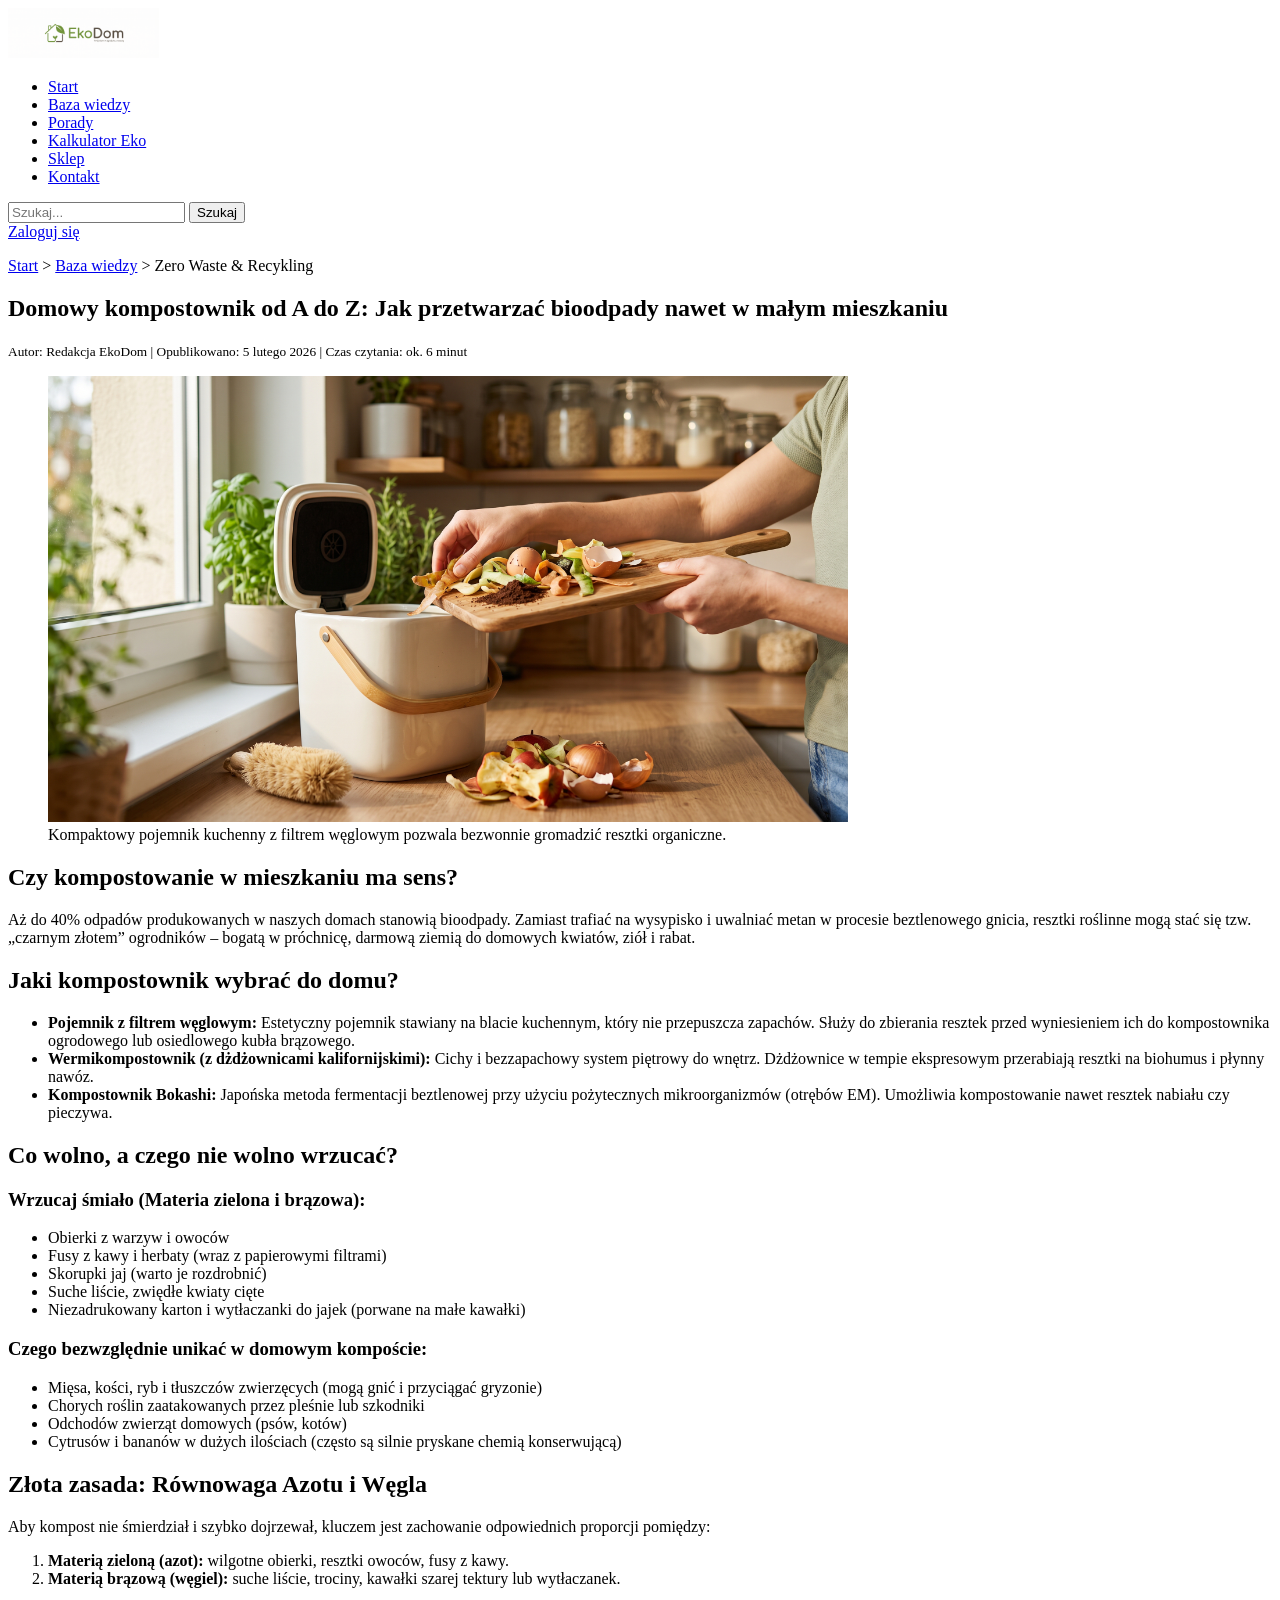
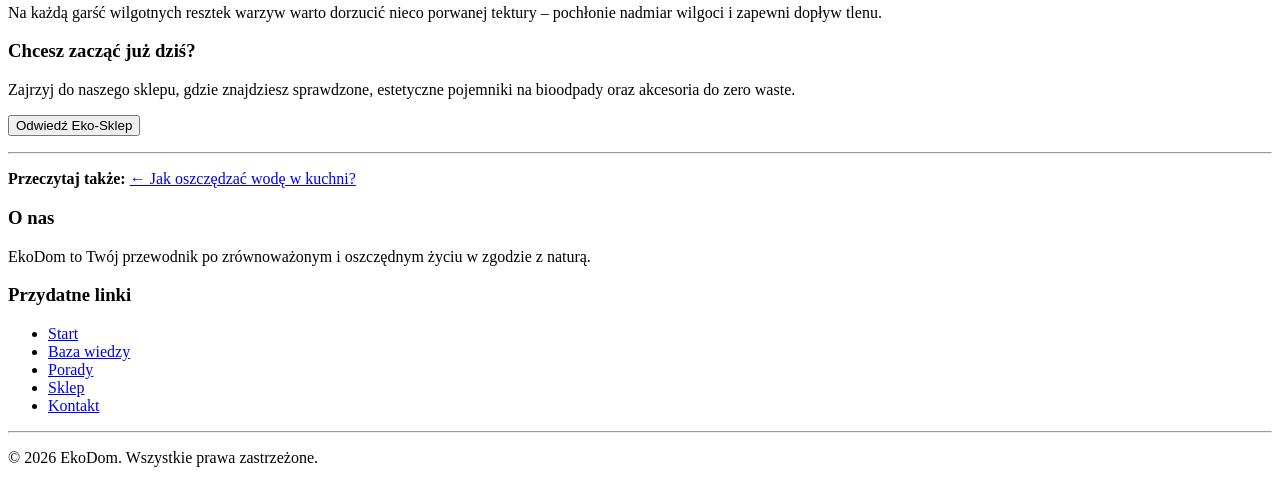
==== artykul-kompostownik.html @ d67fffd8 "Add files via upload" ====
<!DOCTYPE html>
<html lang="pl">
<head>
    <meta charset="UTF-8">
    <meta name="viewport" content="width=device-width, initial-scale=1.0">
    <title>Domowy kompostownik od A do Z - EkoDom</title>
</head>
<body>

    <!-- PASEK NAWIGACYJNY (Header) -->
    <header>
        <div>
            <a href="index.html"><img src="photos/logo-ekodom.jpg" alt="EkoDom - Twój dom w zgodzie z naturą" style="height: 50px;"></a>
        </div>
        <nav>
            <ul>
                <li><a href="index.html">Start</a></li>
                <li><a href="bazawiedzy.html">Baza wiedzy</a></li>
                <li><a href="porady.html">Porady</a></li>
                <li><a href="kalkulator.html">Kalkulator Eko</a></li>
                <li><a href="sklep.html">Sklep</a></li>
                <li><a href="kontakt.html">Kontakt</a></li>
            </ul>
        </nav>
        <div>
            <form action="#" method="GET">
                <input type="search" placeholder="Szukaj...">
                <button type="submit">Szukaj</button>
            </form>
            <a href="logowanie.html">Zaloguj się</a>
        </div>
    </header>

    <!-- GŁÓWNA TREŚĆ ARTYKUŁU -->
    <main>
        <article>
            <nav aria-label="Ścieżka nawigacyjna">
                <p><a href="index.html">Start</a> &gt; <a href="bazawiedzy.html">Baza wiedzy</a> &gt; <span>Zero Waste &amp; Recykling</span></p>
            </nav>

            <header>
                <h1>Domowy kompostownik od A do Z: Jak przetwarzać bioodpady nawet w małym mieszkaniu</h1>
                <p>
                    <small>Autor: Redakcja EkoDom | Opublikowano: 5 lutego 2026 | Czas czytania: ok. 6 minut</small>
                </p>
            </header>

            <!-- Zdjęcie główne artykułu -->
            <figure>
                <img src="photos/kompostownikodadoz.jpg" alt="Przekładanie resztek warzyw i skorupek jaj do domowego kompostownika na blacie" width="800">
                <figcaption>Kompaktowy pojemnik kuchenny z filtrem węglowym pozwala bezwonnie gromadzić resztki organiczne.</figcaption>
            </figure>

            <section>
                <h2>Czy kompostowanie w mieszkaniu ma sens?</h2>
                <p>Aż do 40% odpadów produkowanych w naszych domach stanowią bioodpady. Zamiast trafiać na wysypisko i uwalniać metan w procesie beztlenowego gnicia, resztki roślinne mogą stać się tzw. „czarnym złotem” ogrodników – bogatą w próchnicę, darmową ziemią do domowych kwiatów, ziół i rabat.</p>
            </section>

            <section>
                <h2>Jaki kompostownik wybrać do domu?</h2>
                <ul>
                    <li>
                        <strong>Pojemnik z filtrem węglowym:</strong> Estetyczny pojemnik stawiany na blacie kuchennym, który nie przepuszcza zapachów. Służy do zbierania resztek przed wyniesieniem ich do kompostownika ogrodowego lub osiedlowego kubła brązowego.
                    </li>
                    <li>
                        <strong>Wermikompostownik (z dżdżownicami kalifornijskimi):</strong> Cichy i bezzapachowy system piętrowy do wnętrz. Dżdżownice w tempie ekspresowym przerabiają resztki na biohumus i płynny nawóz.
                    </li>
                    <li>
                        <strong>Kompostownik Bokashi:</strong> Japońska metoda fermentacji beztlenowej przy użyciu pożytecznych mikroorganizmów (otrębów EM). Umożliwia kompostowanie nawet resztek nabiału czy pieczywa.
                    </li>
                </ul>
            </section>

            <section>
                <h2>Co wolno, a czego nie wolno wrzucać?</h2>
                
                <h3>Wrzucaj śmiało (Materia zielona i brązowa):</h3>
                <ul>
                    <li>Obierki z warzyw i owoców</li>
                    <li>Fusy z kawy i herbaty (wraz z papierowymi filtrami)</li>
                    <li>Skorupki jaj (warto je rozdrobnić)</li>
                    <li>Suche liście, zwiędłe kwiaty cięte</li>
                    <li>Niezadrukowany karton i wytłaczanki do jajek (porwane na małe kawałki)</li>
                </ul>

                <h3>Czego bezwzględnie unikać w domowym kompoście:</h3>
                <ul>
                    <li>Mięsa, kości, ryb i tłuszczów zwierzęcych (mogą gnić i przyciągać gryzonie)</li>
                    <li>Chorych roślin zaatakowanych przez pleśnie lub szkodniki</li>
                    <li>Odchodów zwierząt domowych (psów, kotów)</li>
                    <li>Cytrusów i bananów w dużych ilościach (często są silnie pryskane chemią konserwującą)</li>
                </ul>
            </section>

            <section>
                <h2>Złota zasada: Równowaga Azotu i Węgla</h2>
                <p>Aby kompost nie śmierdział i szybko dojrzewał, kluczem jest zachowanie odpowiednich proporcji pomiędzy:</p>
                <ol>
                    <li><strong>Materią zieloną (azot):</strong> wilgotne obierki, resztki owoców, fusy z kawy.</li>
                    <li><strong>Materią brązową (węgiel):</strong> suche liście, trociny, kawałki szarej tektury lub wytłaczanek.</li>
                </ol>
                <p>Na każdą garść wilgotnych resztek warzyw warto dorzucić nieco porwanej tektury – pochłonie nadmiar wilgoci i zapewni dopływ tlenu.</p>
            </section>

            <footer>
                <h3>Chcesz zacząć już dziś?</h3>
                <p>Zajrzyj do naszego sklepu, gdzie znajdziesz sprawdzone, estetyczne pojemniki na bioodpady oraz akcesoria do zero waste.</p>
                <p>
                    <a href="sklep.html"><button type="button">Odwiedź Eko-Sklep</button></a>
                </p>
                <hr>
                <p>
                    <strong>Przeczytaj także:</strong> 
                    <a href="artykul-woda.html">&larr; Jak oszczędzać wodę w kuchni?</a>
                </p>
            </footer>
        </article>
    </main>

    <!-- STOPKA (Footer) -->
    <footer>
        <section>
            <h3>O nas</h3>
            <p>EkoDom to Twój przewodnik po zrównoważonym i oszczędnym życiu w zgodzie z naturą.</p>
        </section>
        <nav>
            <h3>Przydatne linki</h3>
            <ul>
                <li><a href="index.html">Start</a></li>
                <li><a href="bazawiedzy.html">Baza wiedzy</a></li>
                <li><a href="porady.html">Porady</a></li>
                <li><a href="sklep.html">Sklep</a></li>
                <li><a href="kontakt.html">Kontakt</a></li>
            </ul>
        </nav>
        <div>
            <hr>
            <p>&copy; 2026 EkoDom. Wszystkie prawa zastrzeżone.</p>
        </div>
    </footer>

</body>
</html>
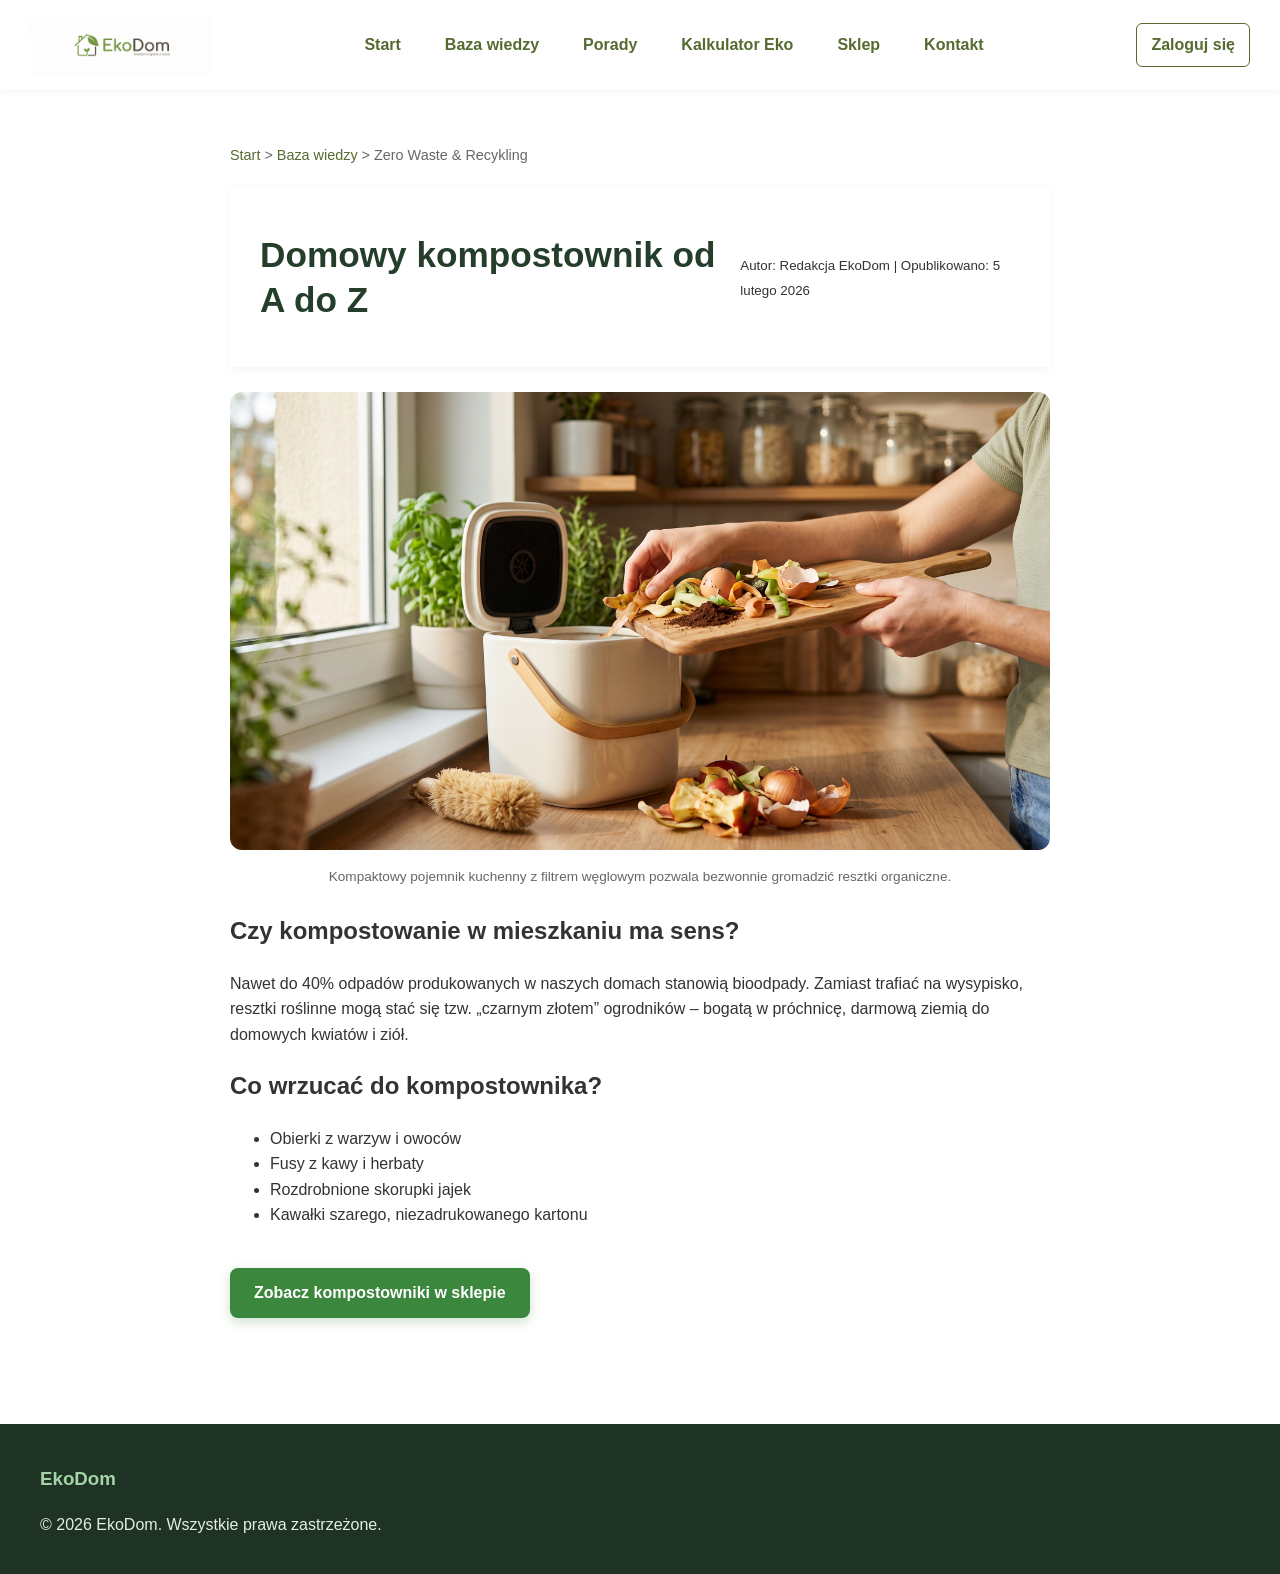
==== commit c4d76e04: "Add files via upload" ====
--- a/artykul-kompostownik.html
+++ b/artykul-kompostownik.html
@@ -4,13 +4,13 @@
     <meta charset="UTF-8">
     <meta name="viewport" content="width=device-width, initial-scale=1.0">
     <title>Domowy kompostownik od A do Z - EkoDom</title>
+    <link rel="stylesheet" href="style.css">
 </head>
 <body>
 
-    <!-- PASEK NAWIGACYJNY (Header) -->
     <header>
-        <div>
-            <a href="index.html"><img src="photos/logo-ekodom.jpg" alt="EkoDom - Twój dom w zgodzie z naturą" style="height: 50px;"></a>
+        <div class="header-logo">
+            <a href="index.html"><img src="photos/logo-ekodom.jpg" alt="EkoDom"></a>
         </div>
         <nav>
             <ul>
@@ -22,120 +22,54 @@
                 <li><a href="kontakt.html">Kontakt</a></li>
             </ul>
         </nav>
-        <div>
-            <form action="#" method="GET">
-                <input type="search" placeholder="Szukaj...">
-                <button type="submit">Szukaj</button>
-            </form>
-            <a href="logowanie.html">Zaloguj się</a>
+        <div class="header-actions">
+            <a href="logowanie.html" class="login-link">Zaloguj się</a>
         </div>
     </header>
 
-    <!-- GŁÓWNA TREŚĆ ARTYKUŁU -->
-    <main>
+    <main class="article-page">
         <article>
-            <nav aria-label="Ścieżka nawigacyjna">
+            <nav class="breadcrumbs">
                 <p><a href="index.html">Start</a> &gt; <a href="bazawiedzy.html">Baza wiedzy</a> &gt; <span>Zero Waste &amp; Recykling</span></p>
             </nav>
 
             <header>
-                <h1>Domowy kompostownik od A do Z: Jak przetwarzać bioodpady nawet w małym mieszkaniu</h1>
-                <p>
-                    <small>Autor: Redakcja EkoDom | Opublikowano: 5 lutego 2026 | Czas czytania: ok. 6 minut</small>
-                </p>
+                <h1>Domowy kompostownik od A do Z</h1>
+                <p><small>Autor: Redakcja EkoDom | Opublikowano: 5 lutego 2026</small></p>
             </header>
 
-            <!-- Zdjęcie główne artykułu -->
-            <figure>
-                <img src="photos/kompostownikodadoz.jpg" alt="Przekładanie resztek warzyw i skorupek jaj do domowego kompostownika na blacie" width="800">
+            <figure class="article-lead-figure">
+                <img src="photos/kompostownikodadoz.jpg" alt="Pojemnik na kompost w kuchni">
                 <figcaption>Kompaktowy pojemnik kuchenny z filtrem węglowym pozwala bezwonnie gromadzić resztki organiczne.</figcaption>
             </figure>
 
             <section>
                 <h2>Czy kompostowanie w mieszkaniu ma sens?</h2>
-                <p>Aż do 40% odpadów produkowanych w naszych domach stanowią bioodpady. Zamiast trafiać na wysypisko i uwalniać metan w procesie beztlenowego gnicia, resztki roślinne mogą stać się tzw. „czarnym złotem” ogrodników – bogatą w próchnicę, darmową ziemią do domowych kwiatów, ziół i rabat.</p>
+                <p>Nawet do 40% odpadów produkowanych w naszych domach stanowią bioodpady. Zamiast trafiać na wysypisko, resztki roślinne mogą stać się tzw. „czarnym złotem” ogrodników – bogatą w próchnicę, darmową ziemią do domowych kwiatów i ziół.</p>
             </section>
 
             <section>
-                <h2>Jaki kompostownik wybrać do domu?</h2>
+                <h2>Co wrzucać do kompostownika?</h2>
                 <ul>
-                    <li>
-                        <strong>Pojemnik z filtrem węglowym:</strong> Estetyczny pojemnik stawiany na blacie kuchennym, który nie przepuszcza zapachów. Służy do zbierania resztek przed wyniesieniem ich do kompostownika ogrodowego lub osiedlowego kubła brązowego.
-                    </li>
-                    <li>
-                        <strong>Wermikompostownik (z dżdżownicami kalifornijskimi):</strong> Cichy i bezzapachowy system piętrowy do wnętrz. Dżdżownice w tempie ekspresowym przerabiają resztki na biohumus i płynny nawóz.
-                    </li>
-                    <li>
-                        <strong>Kompostownik Bokashi:</strong> Japońska metoda fermentacji beztlenowej przy użyciu pożytecznych mikroorganizmów (otrębów EM). Umożliwia kompostowanie nawet resztek nabiału czy pieczywa.
-                    </li>
+                    <li>Obierki z warzyw i owoców</li>
+                    <li>Fusy z kawy i herbaty</li>
+                    <li>Rozdrobnione skorupki jajek</li>
+                    <li>Kawałki szarego, niezadrukowanego kartonu</li>
                 </ul>
             </section>
 
-            <section>
-                <h2>Co wolno, a czego nie wolno wrzucać?</h2>
-                
-                <h3>Wrzucaj śmiało (Materia zielona i brązowa):</h3>
-                <ul>
-                    <li>Obierki z warzyw i owoców</li>
-                    <li>Fusy z kawy i herbaty (wraz z papierowymi filtrami)</li>
-                    <li>Skorupki jaj (warto je rozdrobnić)</li>
-                    <li>Suche liście, zwiędłe kwiaty cięte</li>
-                    <li>Niezadrukowany karton i wytłaczanki do jajek (porwane na małe kawałki)</li>
-                </ul>
-
-                <h3>Czego bezwzględnie unikać w domowym kompoście:</h3>
-                <ul>
-                    <li>Mięsa, kości, ryb i tłuszczów zwierzęcych (mogą gnić i przyciągać gryzonie)</li>
-                    <li>Chorych roślin zaatakowanych przez pleśnie lub szkodniki</li>
-                    <li>Odchodów zwierząt domowych (psów, kotów)</li>
-                    <li>Cytrusów i bananów w dużych ilościach (często są silnie pryskane chemią konserwującą)</li>
-                </ul>
-            </section>
-
-            <section>
-                <h2>Złota zasada: Równowaga Azotu i Węgla</h2>
-                <p>Aby kompost nie śmierdział i szybko dojrzewał, kluczem jest zachowanie odpowiednich proporcji pomiędzy:</p>
-                <ol>
-                    <li><strong>Materią zieloną (azot):</strong> wilgotne obierki, resztki owoców, fusy z kawy.</li>
-                    <li><strong>Materią brązową (węgiel):</strong> suche liście, trociny, kawałki szarej tektury lub wytłaczanek.</li>
-                </ol>
-                <p>Na każdą garść wilgotnych resztek warzyw warto dorzucić nieco porwanej tektury – pochłonie nadmiar wilgoci i zapewni dopływ tlenu.</p>
-            </section>
-
-            <footer>
-                <h3>Chcesz zacząć już dziś?</h3>
-                <p>Zajrzyj do naszego sklepu, gdzie znajdziesz sprawdzone, estetyczne pojemniki na bioodpady oraz akcesoria do zero waste.</p>
-                <p>
-                    <a href="sklep.html"><button type="button">Odwiedź Eko-Sklep</button></a>
-                </p>
-                <hr>
-                <p>
-                    <strong>Przeczytaj także:</strong> 
-                    <a href="artykul-woda.html">&larr; Jak oszczędzać wodę w kuchni?</a>
-                </p>
-            </footer>
+            <p style="margin-top: 40px;">
+                <a href="sklep.html" class="btn btn-primary">Zobacz kompostowniki w sklepie</a>
+            </p>
         </article>
     </main>
 
-    <!-- STOPKA (Footer) -->
     <footer>
-        <section>
-            <h3>O nas</h3>
-            <p>EkoDom to Twój przewodnik po zrównoważonym i oszczędnym życiu w zgodzie z naturą.</p>
-        </section>
-        <nav>
-            <h3>Przydatne linki</h3>
-            <ul>
-                <li><a href="index.html">Start</a></li>
-                <li><a href="bazawiedzy.html">Baza wiedzy</a></li>
-                <li><a href="porady.html">Porady</a></li>
-                <li><a href="sklep.html">Sklep</a></li>
-                <li><a href="kontakt.html">Kontakt</a></li>
-            </ul>
-        </nav>
-        <div>
-            <hr>
-            <p>&copy; 2026 EkoDom. Wszystkie prawa zastrzeżone.</p>
+        <div class="footer-container">
+            <div>
+                <h3>EkoDom</h3>
+                <p>&copy; 2026 EkoDom. Wszystkie prawa zastrzeżone.</p>
+            </div>
         </div>
     </footer>
 
--- a/style.css
+++ b/style.css
@@ -0,0 +1,649 @@
+/* ===================================================
+   RESET I USTAWIENIA BAZOWE
+   =================================================== */
+* {
+    box-sizing: border-box;
+}
+
+body {
+    font-family: Arial, Helvetica, sans-serif;
+    min-height: 100vh;
+    display: flex;
+    flex-direction: column;
+    margin: 0;
+    color: #333333;
+    background-color: #ffffff;
+    line-height: 1.6;
+}
+
+main {
+    flex: 1; /* Stopka zawsze trzyma się dołu strony */
+}
+
+.container {
+    max-width: 1200px;
+    margin: 0 auto;
+    padding: 0 20px;
+}
+
+/* ===================================================
+   NAGŁÓWEK (HEADER I NAWIGACJA)
+   =================================================== */
+header {
+    background-color: #ffffff;
+    display: flex;
+    align-items: center;
+    justify-content: space-between;
+    padding: 15px 30px;
+    box-shadow: 0 2px 8px rgba(0, 0, 0, 0.05);
+    position: sticky;
+    top: 0;
+    z-index: 100;
+}
+
+.header-logo img {
+    height: 60px;
+    display: block;
+}
+
+header nav ul {
+    display: flex;
+    list-style: none;
+    margin: 0;
+    padding: 0;
+    gap: 20px;
+}
+
+header nav ul li a {
+    text-decoration: none;
+    color: #556B2F;
+    font-weight: 600;
+    padding: 8px 12px;
+    border-radius: 6px;
+    transition: background-color 0.2s, color 0.2s;
+}
+
+header nav ul li a:hover {
+    color: #2e6931;
+    background-color: #eaf4eb;
+}
+
+.header-actions {
+    display: flex;
+    align-items: center;
+    gap: 15px;
+}
+
+.search-form {
+    display: flex;
+    align-items: center;
+    gap: 6px;
+}
+
+.search-form input {
+    padding: 8px 12px;
+    border: 1px solid #c2d6c4;
+    border-radius: 6px;
+    font-size: 0.9rem;
+}
+
+.search-form button {
+    padding: 8px 14px;
+    background-color: #556B2F;
+    color: #ffffff;
+    border: none;
+    border-radius: 6px;
+    cursor: pointer;
+    font-weight: bold;
+    transition: background-color 0.2s;
+}
+
+.search-form button:hover {
+    background-color: #3b4c1f;
+}
+
+.login-link {
+    text-decoration: none;
+    color: #556B2F;
+    font-weight: 600;
+    padding: 8px 14px;
+    border: 1px solid #556B2F;
+    border-radius: 6px;
+    transition: all 0.2s;
+}
+
+.login-link:hover {
+    background-color: #556B2F;
+    color: #ffffff;
+}
+
+/* ===================================================
+   PRZYCISKI (OGÓLNE)
+   =================================================== */
+.btn {
+    display: inline-block;
+    padding: 12px 24px;
+    border-radius: 8px;
+    font-size: 1rem;
+    font-weight: 600;
+    text-decoration: none;
+    cursor: pointer;
+    transition: transform 0.2s ease, box-shadow 0.2s ease, background-color 0.2s ease;
+    border: none;
+    text-align: center;
+}
+
+.btn-primary {
+    background-color: #3b873e;
+    color: #ffffff;
+    box-shadow: 0 4px 12px rgba(59, 135, 62, 0.25);
+}
+
+.btn-primary:hover {
+    background-color: #2e6931;
+    transform: translateY(-2px);
+}
+
+.btn-secondary {
+    background-color: #ffffff;
+    color: #28442c;
+    border: 2px solid #94b998;
+}
+
+.btn-secondary:hover {
+    border-color: #3b873e;
+    color: #3b873e;
+    transform: translateY(-2px);
+}
+
+/* ===================================================
+   SEKCJA HERO (STRONA GŁÓWNA)
+   =================================================== */
+.hero-section {
+    background: linear-gradient(135deg, #f6faf5 0%, #edf5eb 100%);
+    padding: 60px 20px;
+}
+
+.hero-container {
+    display: flex;
+    align-items: center;
+    justify-content: space-between;
+    gap: 40px;
+}
+
+.hero-content {
+    flex: 1;
+    max-width: 550px;
+}
+
+.hero-badge {
+    display: inline-block;
+    background-color: #e2f2e3;
+    color: #2e7d32;
+    padding: 6px 14px;
+    border-radius: 20px;
+    font-size: 0.85rem;
+    font-weight: 600;
+    margin-bottom: 15px;
+}
+
+.hero-content h1 {
+    font-size: 2.6rem;
+    line-height: 1.2;
+    color: #1f3825;
+    margin: 0 0 15px 0;
+}
+
+.hero-description {
+    font-size: 1.1rem;
+    color: #4a5d4e;
+    margin: 0 0 25px 0;
+}
+
+.hero-actions {
+    display: flex;
+    gap: 15px;
+    flex-wrap: wrap;
+}
+
+.hero-image-wrapper {
+    flex: 1;
+    display: flex;
+    justify-content: center;
+}
+
+.hero-image-wrapper img {
+    max-width: 100%;
+    height: auto;
+    border-radius: 16px;
+    box-shadow: 0 12px 28px rgba(0, 0, 0, 0.1);
+}
+
+/* ===================================================
+   SEKCJA: OBSZARY DZIAŁANIA (KATEGORIE)
+   =================================================== */
+.obszary-dzialania {
+    padding: 60px 20px;
+    background-color: #f9fbf9;
+    text-align: center;
+}
+
+.obszary-dzialania h2 {
+    font-size: 2rem;
+    color: #243e2b;
+    margin-bottom: 10px;
+}
+
+.obszary-dzialania .section-subtitle {
+    color: #556B2F;
+    margin-bottom: 35px;
+}
+
+.kategorie-grid {
+    display: grid;
+    grid-template-columns: repeat(4, 1fr);
+    gap: 25px;
+    list-style: none;
+    padding: 0;
+    margin: 0;
+}
+
+.kategoria-karta {
+    background-color: #ffffff;
+    border-radius: 16px;
+    border: 1px solid #e1ebe2;
+    box-shadow: 0 4px 12px rgba(0, 0, 0, 0.04);
+    transition: transform 0.25s ease, box-shadow 0.25s ease, border-color 0.25s ease;
+    padding: 30px 15px;
+}
+
+.kategoria-karta:hover {
+    transform: translateY(-5px);
+    box-shadow: 0 10px 20px rgba(0, 0, 0, 0.08);
+    border-color: #81c784;
+}
+
+.kategoria-karta a {
+    text-decoration: none;
+    color: inherit;
+    display: flex;
+    flex-direction: column;
+    align-items: center;
+}
+
+.kategoria-karta img {
+    height: 120px;
+    width: auto;
+    object-fit: contain;
+    margin-bottom: 15px;
+    transition: transform 0.25s ease;
+}
+
+.kategoria-karta:hover img {
+    transform: scale(1.08);
+}
+
+.kategoria-karta h3 {
+    margin: 0;
+    font-size: 1.15rem;
+    color: #2b3a2f;
+    font-weight: 600;
+}
+
+/* ===================================================
+   SIATKA ARTYKUŁÓW I BLOGA (BAZA WIEDZY / GLOWNA)
+   =================================================== */
+.articles-section {
+    padding: 60px 20px;
+}
+
+.articles-grid {
+    display: grid;
+    grid-template-columns: repeat(auto-fit, minmax(280px, 1fr));
+    gap: 25px;
+    margin-top: 25px;
+}
+
+.article-card {
+    background: #ffffff;
+    border: 1px solid #e8eee8;
+    border-radius: 12px;
+    overflow: hidden;
+    box-shadow: 0 3px 10px rgba(0,0,0,0.03);
+    display: flex;
+    flex-direction: column;
+}
+
+.article-card img {
+    width: 100%;
+    height: 180px;
+    object-fit: cover;
+}
+
+.article-card-body {
+    padding: 20px;
+    display: flex;
+    flex-direction: column;
+    flex: 1;
+}
+
+.article-card-body small {
+    color: #7b8e7e;
+    margin-bottom: 6px;
+    font-size: 0.85rem;
+}
+
+.article-card-body h3 {
+    margin: 5px 0 10px 0;
+    color: #243e2b;
+}
+
+.article-card-body p {
+    color: #555555;
+    margin-bottom: 15px;
+    flex: 1;
+}
+
+.article-card-body a {
+    color: #3b873e;
+    text-decoration: none;
+    font-weight: bold;
+}
+
+.article-card-body a:hover {
+    text-decoration: underline;
+}
+
+/* ===================================================
+   SEKCJA KALKULATORA NA STRONIE GŁÓWNEJ
+   =================================================== */
+.calc-teaser {
+    background-color: #f1f8f2;
+    padding: 60px 20px;
+}
+
+.calc-teaser-container {
+    display: flex;
+    align-items: center;
+    justify-content: space-between;
+    gap: 40px;
+}
+
+.calc-teaser img {
+    max-height: 220px;
+    width: auto;
+}
+
+/* ===================================================
+   NEWSLETTER
+   =================================================== */
+.newsletter-section {
+    background-color: #243e2b;
+    color: #ffffff;
+    padding: 50px 20px;
+    text-align: center;
+}
+
+.newsletter-section h2 {
+    margin-top: 0;
+}
+
+.newsletter-form {
+    display: flex;
+    justify-content: center;
+    gap: 10px;
+    max-width: 500px;
+    margin: 20px auto 0;
+}
+
+.newsletter-form input {
+    flex: 1;
+    padding: 12px 16px;
+    border-radius: 6px;
+    border: none;
+    font-size: 1rem;
+}
+
+.newsletter-form button {
+    padding: 12px 24px;
+    border: none;
+    border-radius: 6px;
+    background-color: #6da370;
+    color: white;
+    font-weight: bold;
+    cursor: pointer;
+}
+
+.newsletter-form button:hover {
+    background-color: #87b98a;
+}
+
+/* ===================================================
+   STRONY Z TREŚCIĄ ARTYKUŁU (np. artykul-woda.html)
+   =================================================== */
+.article-page {
+    max-width: 860px;
+    margin: 40px auto;
+    padding: 0 20px;
+}
+
+.breadcrumbs {
+    font-size: 0.9rem;
+    color: #666;
+    margin-bottom: 20px;
+}
+
+.breadcrumbs a {
+    color: #556B2F;
+    text-decoration: none;
+}
+
+.article-page h1 {
+    font-size: 2.2rem;
+    color: #243e2b;
+    line-height: 1.3;
+}
+
+.article-lead-figure {
+    margin: 25px 0;
+}
+
+.article-lead-figure img {
+    width: 100%;
+    max-height: 480px;
+    object-fit: cover;
+    border-radius: 12px;
+}
+
+.article-lead-figure figcaption {
+    font-size: 0.85rem;
+    color: #666;
+    margin-top: 8px;
+    text-align: center;
+}
+
+.article-page blockquote {
+    border-left: 4px solid #556B2F;
+    background: #f7faf7;
+    margin: 25px 0;
+    padding: 15px 25px;
+    font-style: italic;
+    color: #2e4e35;
+}
+
+/* ===================================================
+   FORMULARZE: KALKULATOR, KONTAKT, LOGOWANIE
+   =================================================== */
+.form-card {
+    background: #ffffff;
+    border: 1px solid #e1ebe2;
+    border-radius: 12px;
+    padding: 30px;
+    margin: 30px 0;
+    box-shadow: 0 4px 12px rgba(0,0,0,0.03);
+}
+
+fieldset {
+    border: 1px solid #cce0d0;
+    border-radius: 8px;
+    padding: 20px;
+    margin-bottom: 20px;
+}
+
+legend {
+    font-weight: bold;
+    color: #243e2b;
+    padding: 0 8px;
+}
+
+input[type="text"],
+input[type="email"],
+input[type="password"],
+input[type="number"],
+select,
+textarea {
+    width: 100%;
+    padding: 10px 14px;
+    border: 1px solid #c2d6c4;
+    border-radius: 6px;
+    font-size: 1rem;
+    margin-top: 6px;
+}
+
+/* ===================================================
+   SKLEP (KARTY PRODUKTÓW)
+   =================================================== */
+.shop-layout {
+    display: flex;
+    gap: 30px;
+    margin: 40px 0;
+}
+
+.shop-sidebar {
+    width: 240px;
+    background: #fdfdfd;
+    padding: 20px;
+    border: 1px solid #e8eee8;
+    border-radius: 8px;
+}
+
+.shop-products {
+    flex: 1;
+    display: grid;
+    grid-template-columns: repeat(auto-fill, minmax(220px, 1fr));
+    gap: 20px;
+}
+
+.product-card {
+    border: 1px solid #e8eee8;
+    border-radius: 10px;
+    padding: 15px;
+    text-align: center;
+    background: #ffffff;
+    display: flex;
+    flex-direction: column;
+}
+
+.product-card img {
+    width: 100%;
+    height: 170px;
+    object-fit: contain;
+    margin-bottom: 10px;
+}
+
+.product-price {
+    font-size: 1.2rem;
+    font-weight: bold;
+    color: #243e2b;
+    margin: 10px 0;
+}
+
+/* ===================================================
+   STOPKA (FOOTER)
+   =================================================== */
+footer {
+    background-color: #1e3323;
+    color: #e5ede6;
+    padding: 40px 20px 20px;
+    margin-top: 50px;
+}
+
+.footer-container {
+    max-width: 1200px;
+    margin: 0 auto;
+    display: grid;
+    grid-template-columns: 2fr 1fr 1fr;
+    gap: 30px;
+}
+
+footer h3 {
+    color: #a4d3a8;
+    margin-top: 0;
+}
+
+footer a {
+    color: #e5ede6;
+    text-decoration: none;
+}
+
+footer a:hover {
+    text-decoration: underline;
+}
+
+footer ul {
+    list-style: none;
+    padding: 0;
+    margin: 0;
+}
+
+footer ul li {
+    margin-bottom: 8px;
+}
+
+.footer-bottom {
+    text-align: center;
+    border-top: 1px solid rgba(255, 255, 255, 0.1);
+    margin-top: 30px;
+    padding-top: 15px;
+    font-size: 0.85rem;
+    color: #a0b6a3;
+}
+
+/* ===================================================
+   RESPONSYWNOŚĆ (MEDIA QUERIES)
+   =================================================== */
+@media (max-width: 900px) {
+    header {
+        flex-direction: column;
+        gap: 15px;
+    }
+    
+    .hero-container,
+    .calc-teaser-container,
+    .shop-layout {
+        flex-direction: column;
+    }
+    
+    .kategorie-grid {
+        grid-template-columns: repeat(2, 1fr);
+    }
+    
+    .footer-container {
+        grid-template-columns: 1fr;
+    }
+}
+
+@media (max-width: 550px) {
+    header nav ul {
+        flex-wrap: wrap;
+        justify-content: center;
+    }
+    
+    .kategorie-grid {
+        grid-template-columns: 1fr;
+    }
+    
+    .newsletter-form {
+        flex-direction: column;
+    }
+}
